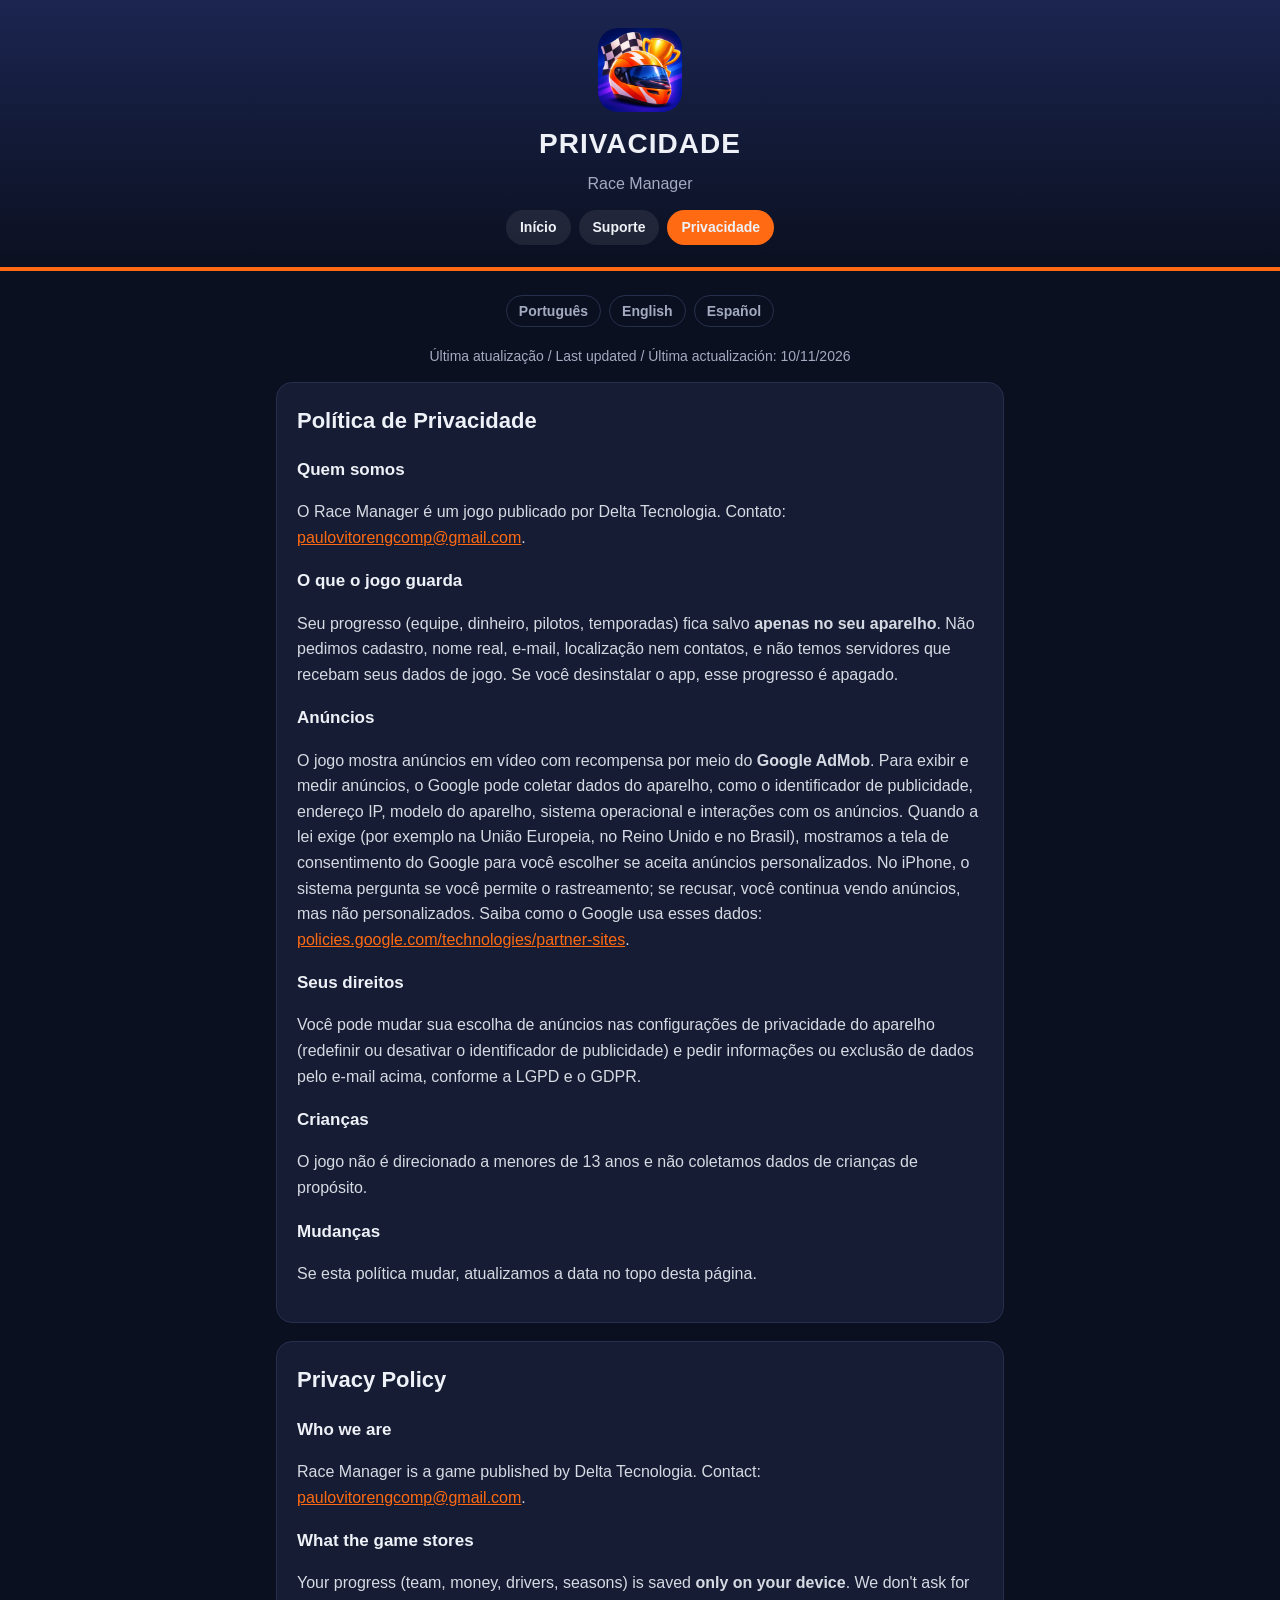
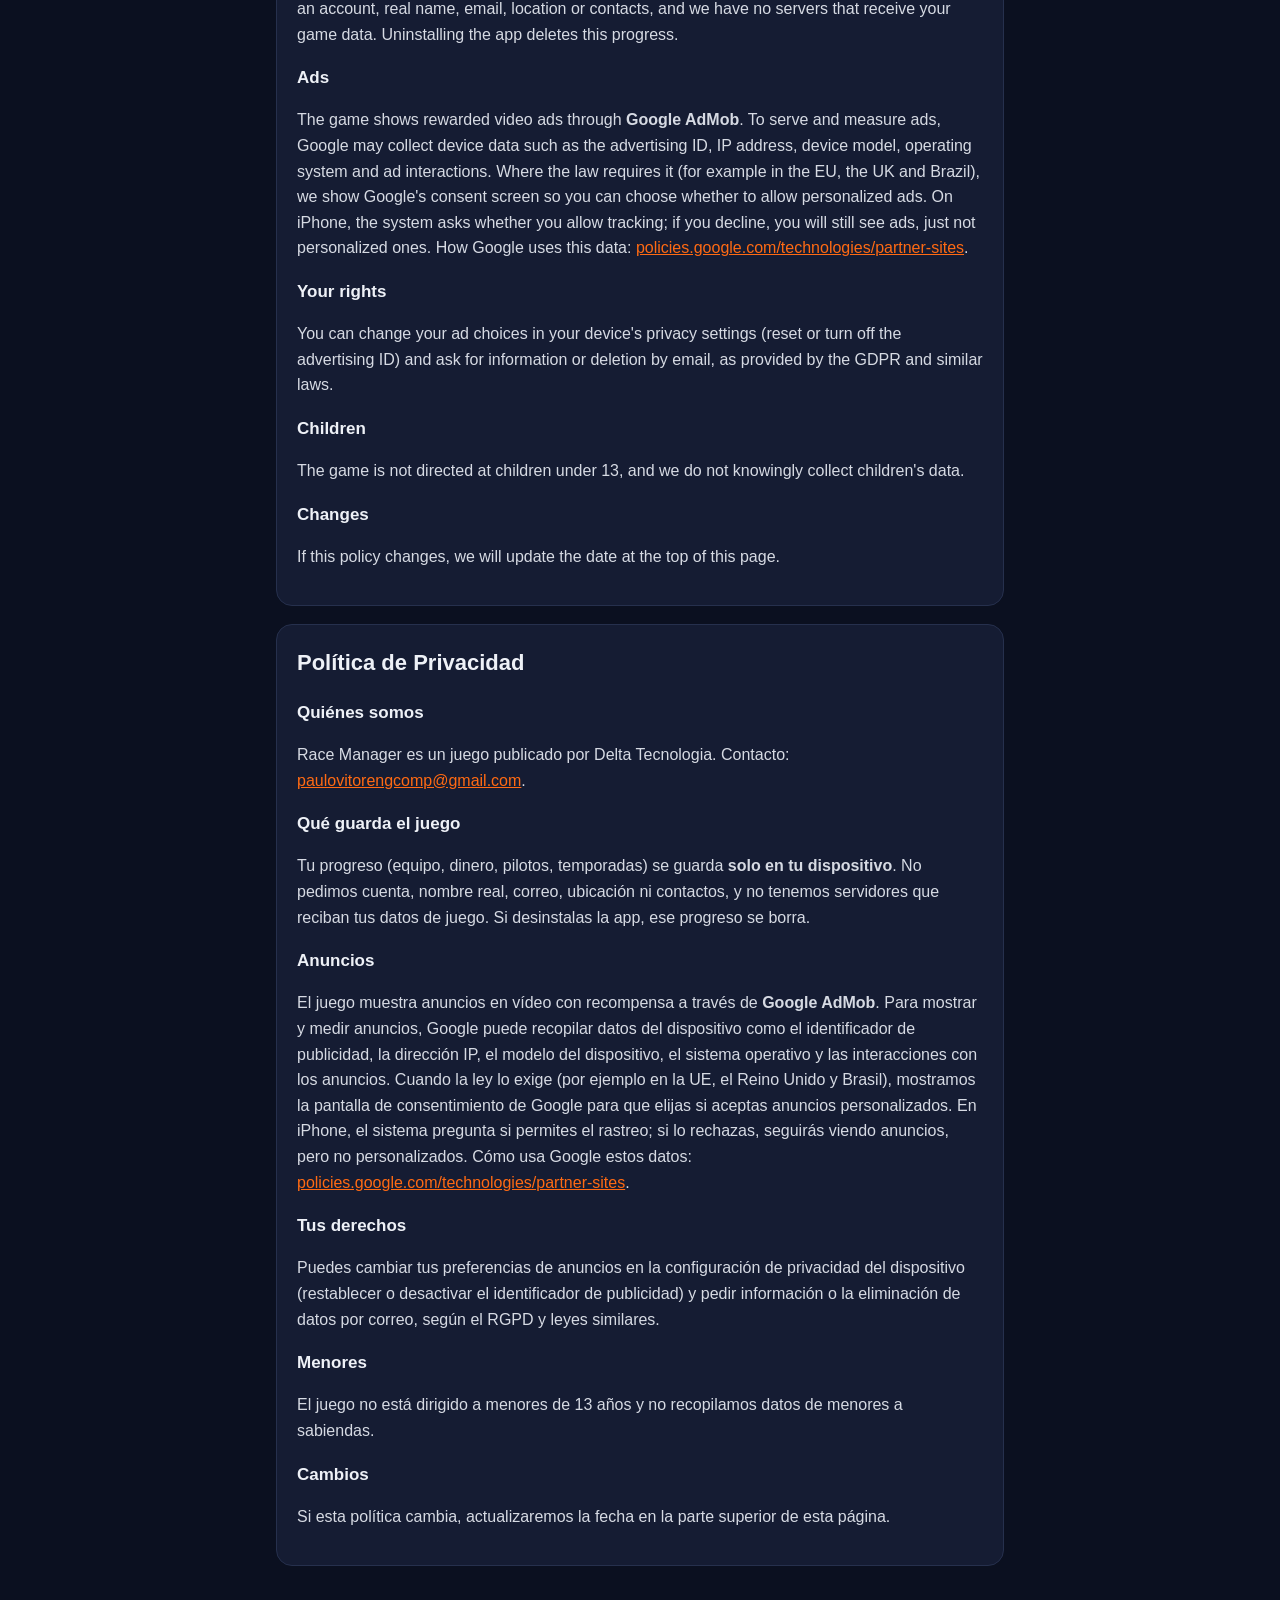
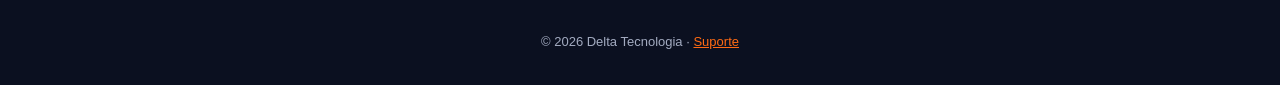
==== privacidade.html @ 1cb144fb "Race Manager support and privacy pages" ====
<!doctype html>
<html lang="pt-BR">
<head>
  <meta charset="utf-8">
  <meta name="viewport" content="width=device-width, initial-scale=1">
  <title>Política de Privacidade · Race Manager</title>
  <meta name="description" content="Política de privacidade do jogo Race Manager.">
  <link rel="icon" href="icon.png">
  <link rel="stylesheet" href="style.css">
</head>
<body>
  <header>
    <img src="icon.png" alt="Race Manager">
    <h1>PRIVACIDADE</h1>
    <p>Race Manager</p>
    <nav>
      <a href="index.html">Início</a>
      <a href="suporte.html">Suporte</a>
      <a class="on" href="privacidade.html">Privacidade</a>
    </nav>
  </header>
  <main>
    <div class="lang"><a href="#pt">Português</a><a href="#en">English</a><a href="#es">Español</a></div>
    <p class="updated">Última atualização / Last updated / Última actualización: 10/11/2026</p>

    <section id="pt">
      <h2>Política de Privacidade</h2>
      <h3>Quem somos</h3>
      <p>O Race Manager é um jogo publicado por Delta Tecnologia. Contato: <a href="mailto:paulovitorengcomp@gmail.com">paulovitorengcomp@gmail.com</a>.</p>
      <h3>O que o jogo guarda</h3>
      <p>Seu progresso (equipe, dinheiro, pilotos, temporadas) fica salvo <strong>apenas no seu aparelho</strong>. Não pedimos cadastro, nome real, e-mail, localização nem contatos, e não temos servidores que recebam seus dados de jogo. Se você desinstalar o app, esse progresso é apagado.</p>
      <h3>Anúncios</h3>
      <p>O jogo mostra anúncios em vídeo com recompensa por meio do <strong>Google AdMob</strong>. Para exibir e medir anúncios, o Google pode coletar dados do aparelho, como o identificador de publicidade, endereço IP, modelo do aparelho, sistema operacional e interações com os anúncios. Quando a lei exige (por exemplo na União Europeia, no Reino Unido e no Brasil), mostramos a tela de consentimento do Google para você escolher se aceita anúncios personalizados. No iPhone, o sistema pergunta se você permite o rastreamento; se recusar, você continua vendo anúncios, mas não personalizados. Saiba como o Google usa esses dados: <a href="https://policies.google.com/technologies/partner-sites">policies.google.com/technologies/partner-sites</a>.</p>
      <h3>Seus direitos</h3>
      <p>Você pode mudar sua escolha de anúncios nas configurações de privacidade do aparelho (redefinir ou desativar o identificador de publicidade) e pedir informações ou exclusão de dados pelo e-mail acima, conforme a LGPD e o GDPR.</p>
      <h3>Crianças</h3>
      <p>O jogo não é direcionado a menores de 13 anos e não coletamos dados de crianças de propósito.</p>
      <h3>Mudanças</h3>
      <p>Se esta política mudar, atualizamos a data no topo desta página.</p>
    </section>

    <section id="en">
      <h2>Privacy Policy</h2>
      <h3>Who we are</h3>
      <p>Race Manager is a game published by Delta Tecnologia. Contact: <a href="mailto:paulovitorengcomp@gmail.com">paulovitorengcomp@gmail.com</a>.</p>
      <h3>What the game stores</h3>
      <p>Your progress (team, money, drivers, seasons) is saved <strong>only on your device</strong>. We don't ask for an account, real name, email, location or contacts, and we have no servers that receive your game data. Uninstalling the app deletes this progress.</p>
      <h3>Ads</h3>
      <p>The game shows rewarded video ads through <strong>Google AdMob</strong>. To serve and measure ads, Google may collect device data such as the advertising ID, IP address, device model, operating system and ad interactions. Where the law requires it (for example in the EU, the UK and Brazil), we show Google's consent screen so you can choose whether to allow personalized ads. On iPhone, the system asks whether you allow tracking; if you decline, you will still see ads, just not personalized ones. How Google uses this data: <a href="https://policies.google.com/technologies/partner-sites">policies.google.com/technologies/partner-sites</a>.</p>
      <h3>Your rights</h3>
      <p>You can change your ad choices in your device's privacy settings (reset or turn off the advertising ID) and ask for information or deletion by email, as provided by the GDPR and similar laws.</p>
      <h3>Children</h3>
      <p>The game is not directed at children under 13, and we do not knowingly collect children's data.</p>
      <h3>Changes</h3>
      <p>If this policy changes, we will update the date at the top of this page.</p>
    </section>

    <section id="es">
      <h2>Política de Privacidad</h2>
      <h3>Quiénes somos</h3>
      <p>Race Manager es un juego publicado por Delta Tecnologia. Contacto: <a href="mailto:paulovitorengcomp@gmail.com">paulovitorengcomp@gmail.com</a>.</p>
      <h3>Qué guarda el juego</h3>
      <p>Tu progreso (equipo, dinero, pilotos, temporadas) se guarda <strong>solo en tu dispositivo</strong>. No pedimos cuenta, nombre real, correo, ubicación ni contactos, y no tenemos servidores que reciban tus datos de juego. Si desinstalas la app, ese progreso se borra.</p>
      <h3>Anuncios</h3>
      <p>El juego muestra anuncios en vídeo con recompensa a través de <strong>Google AdMob</strong>. Para mostrar y medir anuncios, Google puede recopilar datos del dispositivo como el identificador de publicidad, la dirección IP, el modelo del dispositivo, el sistema operativo y las interacciones con los anuncios. Cuando la ley lo exige (por ejemplo en la UE, el Reino Unido y Brasil), mostramos la pantalla de consentimiento de Google para que elijas si aceptas anuncios personalizados. En iPhone, el sistema pregunta si permites el rastreo; si lo rechazas, seguirás viendo anuncios, pero no personalizados. Cómo usa Google estos datos: <a href="https://policies.google.com/technologies/partner-sites">policies.google.com/technologies/partner-sites</a>.</p>
      <h3>Tus derechos</h3>
      <p>Puedes cambiar tus preferencias de anuncios en la configuración de privacidad del dispositivo (restablecer o desactivar el identificador de publicidad) y pedir información o la eliminación de datos por correo, según el RGPD y leyes similares.</p>
      <h3>Menores</h3>
      <p>El juego no está dirigido a menores de 13 años y no recopilamos datos de menores a sabiendas.</p>
      <h3>Cambios</h3>
      <p>Si esta política cambia, actualizaremos la fecha en la parte superior de esta página.</p>
    </section>
  </main>
  <footer>© 2026 Delta Tecnologia · <a href="suporte.html">Suporte</a></footer>
</body>
</html>
---- style.css ----
:root {
  --bg: #0b1020;
  --panel: #151c33;
  --text: #eef1f7;
  --muted: #a3abc0;
  --accent: #ff6a13;
  --red: #e8384f;
  --line: #26304d;
}
* { box-sizing: border-box; }
html { -webkit-text-size-adjust: 100%; }
body {
  margin: 0;
  background: var(--bg);
  color: var(--text);
  font: 16px/1.6 -apple-system, BlinkMacSystemFont, "Segoe UI", Roboto, Arial, sans-serif;
}
a { color: var(--accent); }
header {
  background: linear-gradient(180deg, #1b2550, var(--bg));
  border-bottom: 4px solid var(--accent);
  padding: 28px 16px 22px;
  text-align: center;
}
header img { width: 84px; height: 84px; border-radius: 20px; display: block; margin: 0 auto 10px; }
header h1 { margin: 0; font-size: 28px; letter-spacing: 1px; font-weight: 900; }
header p { margin: 4px 0 0; color: var(--muted); }
nav { display: flex; justify-content: center; gap: 8px; flex-wrap: wrap; margin-top: 14px; }
nav a {
  color: var(--text);
  text-decoration: none;
  background: rgba(255, 255, 255, 0.08);
  border-radius: 999px;
  padding: 6px 14px;
  font-weight: 700;
  font-size: 14px;
}
nav a.on { background: var(--accent); }
main { max-width: 760px; margin: 0 auto; padding: 24px 16px 48px; }
section { background: var(--panel); border: 1px solid var(--line); border-radius: 16px; padding: 20px; margin-bottom: 18px; }
h2 { margin-top: 0; font-size: 22px; }
h3 { margin-bottom: 4px; font-size: 17px; }
p, li { color: #d6dae3; }
.lang { display: flex; gap: 8px; justify-content: center; margin: 0 0 18px; flex-wrap: wrap; }
.lang a { font-size: 14px; font-weight: 700; text-decoration: none; padding: 4px 12px; border-radius: 999px; border: 1px solid var(--line); color: var(--muted); }
.updated { color: var(--muted); font-size: 14px; text-align: center; }
.cta { display: inline-block; background: var(--red); color: #fff; text-decoration: none; font-weight: 800; padding: 10px 18px; border-radius: 12px; }
footer { text-align: center; color: var(--muted); font-size: 13px; padding: 0 16px 32px; }
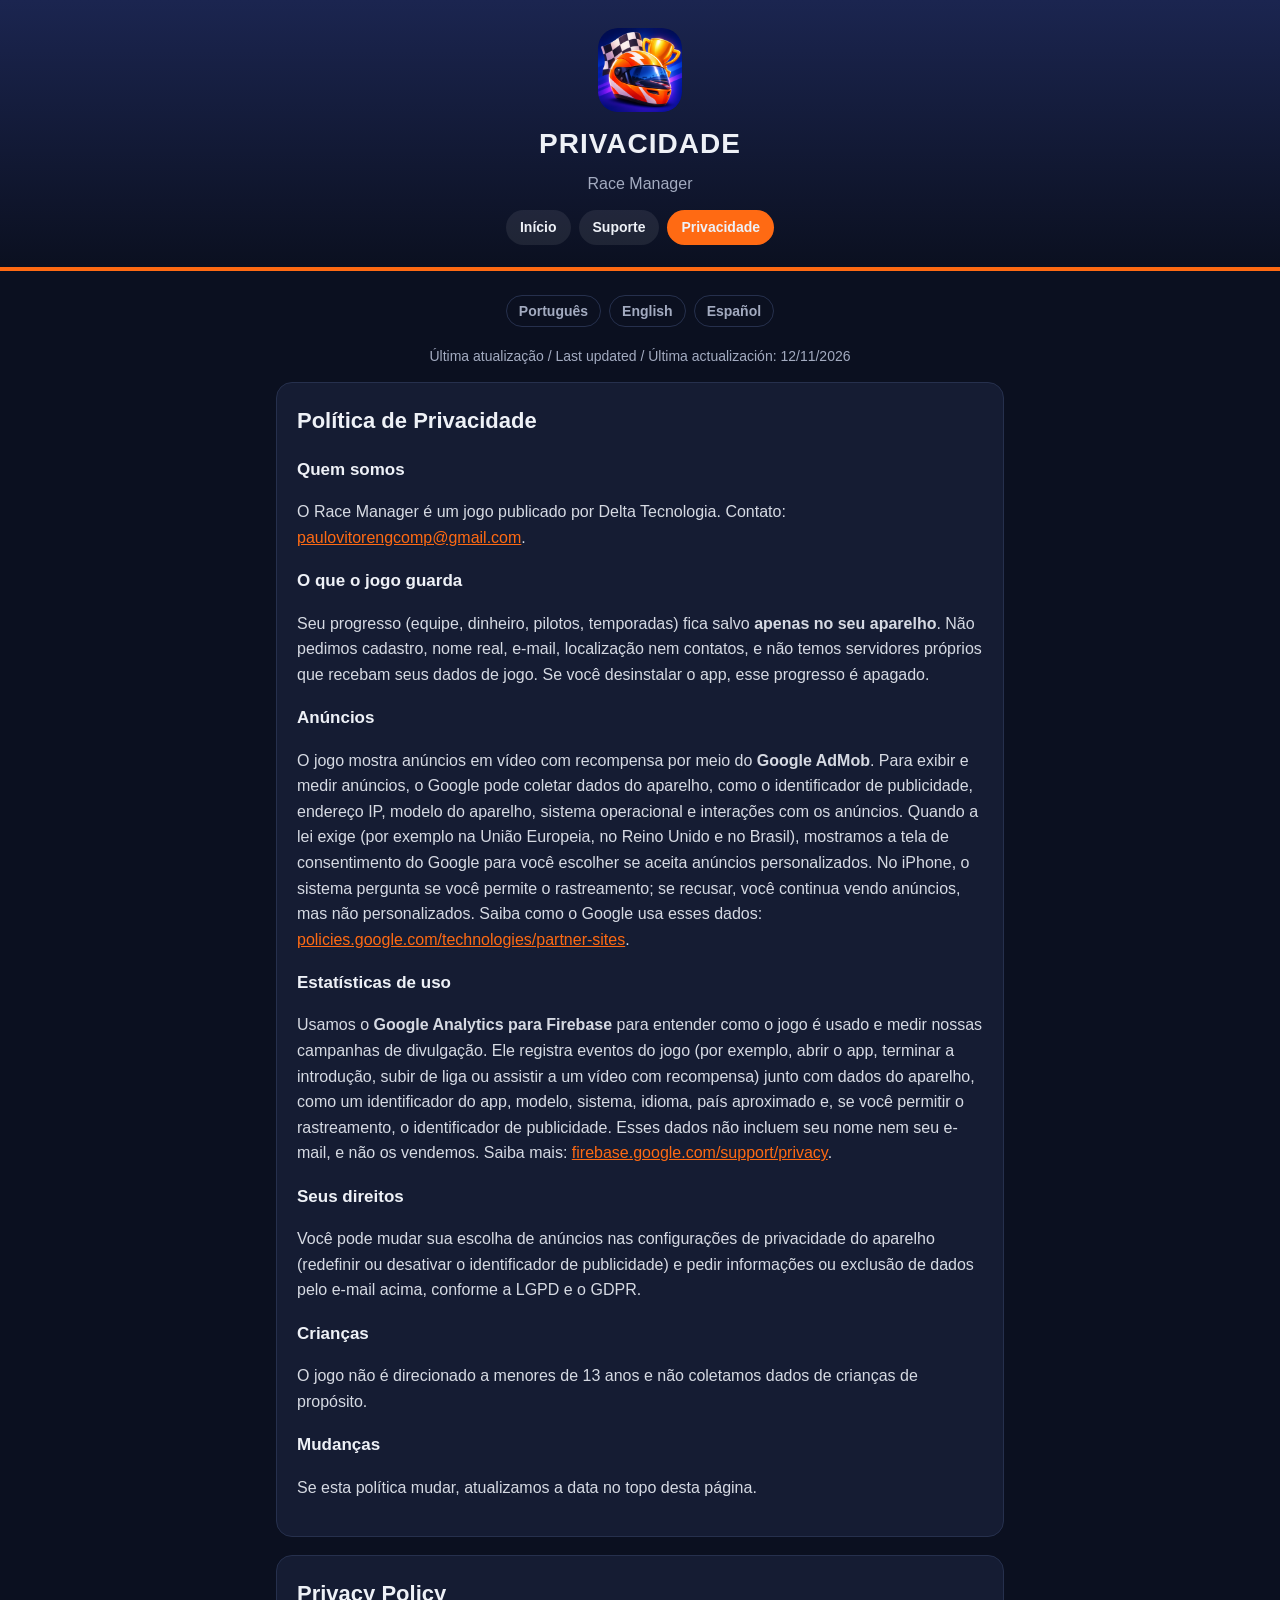
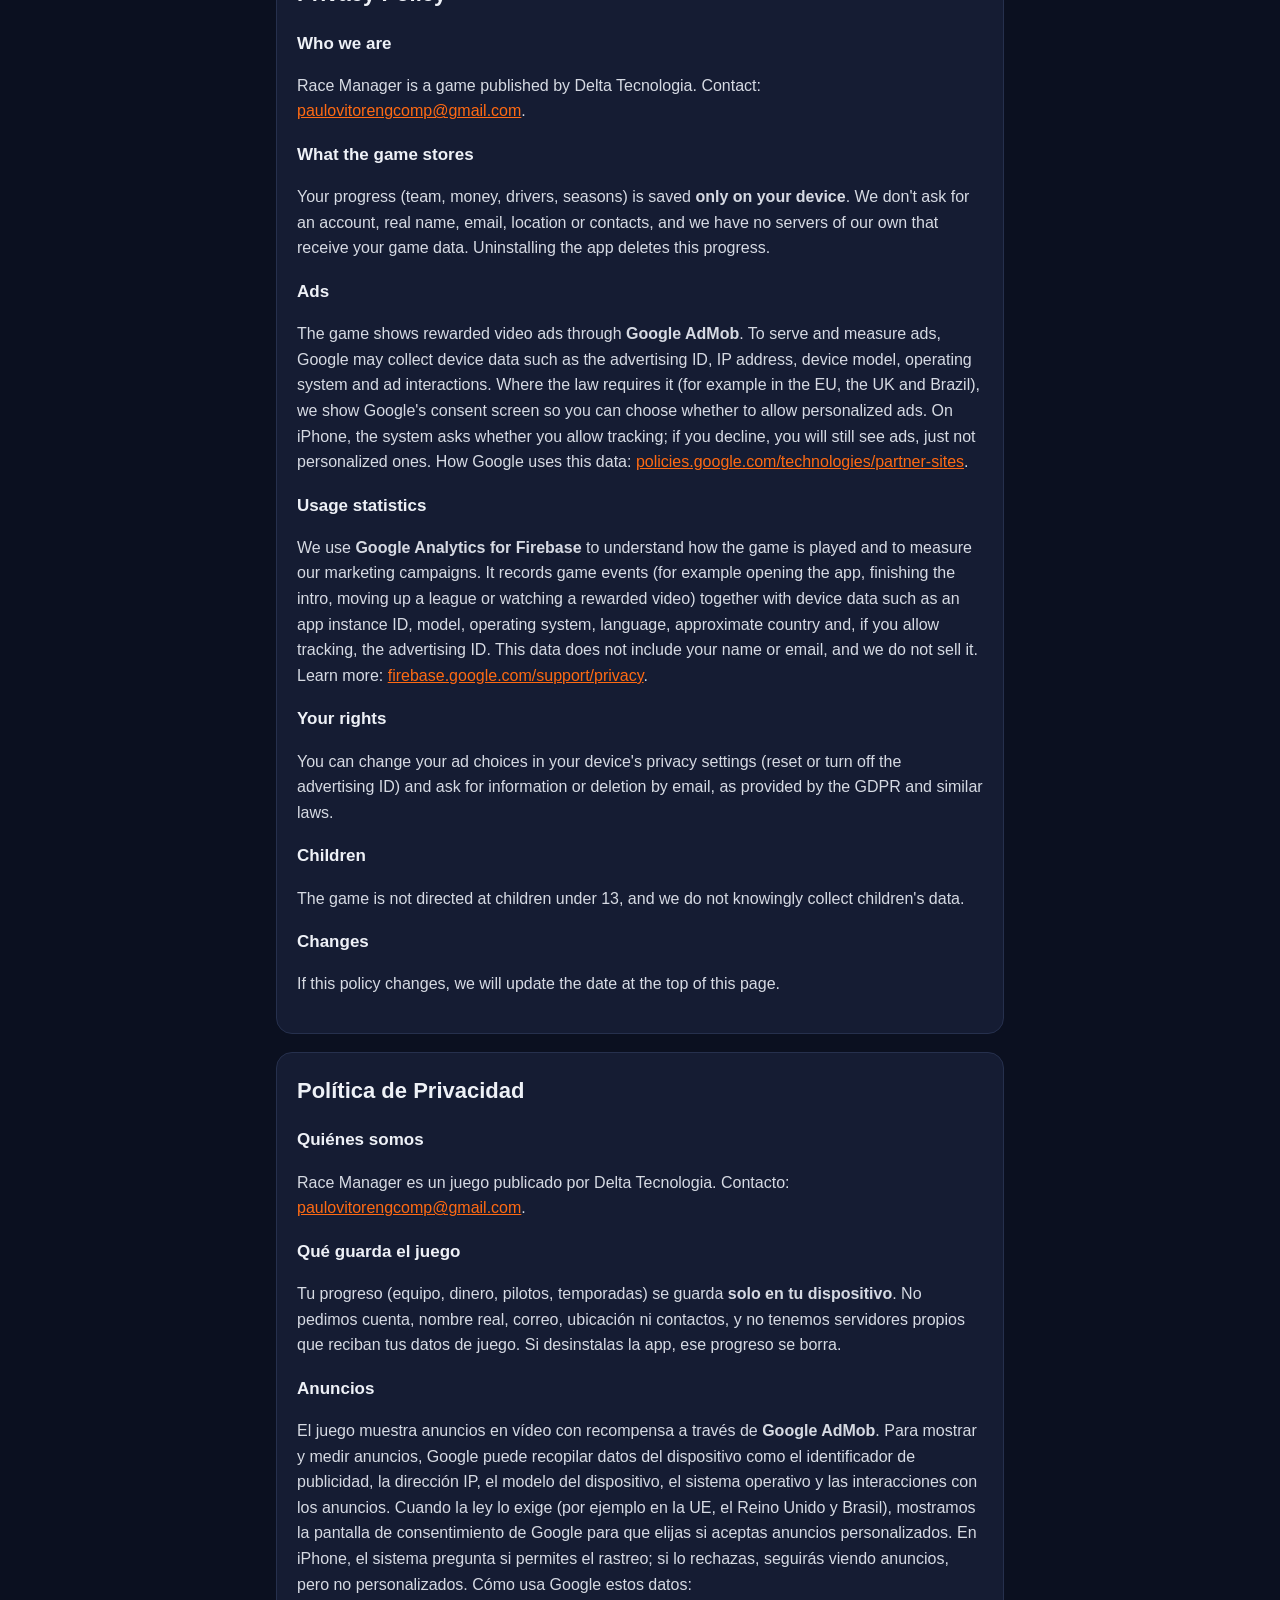
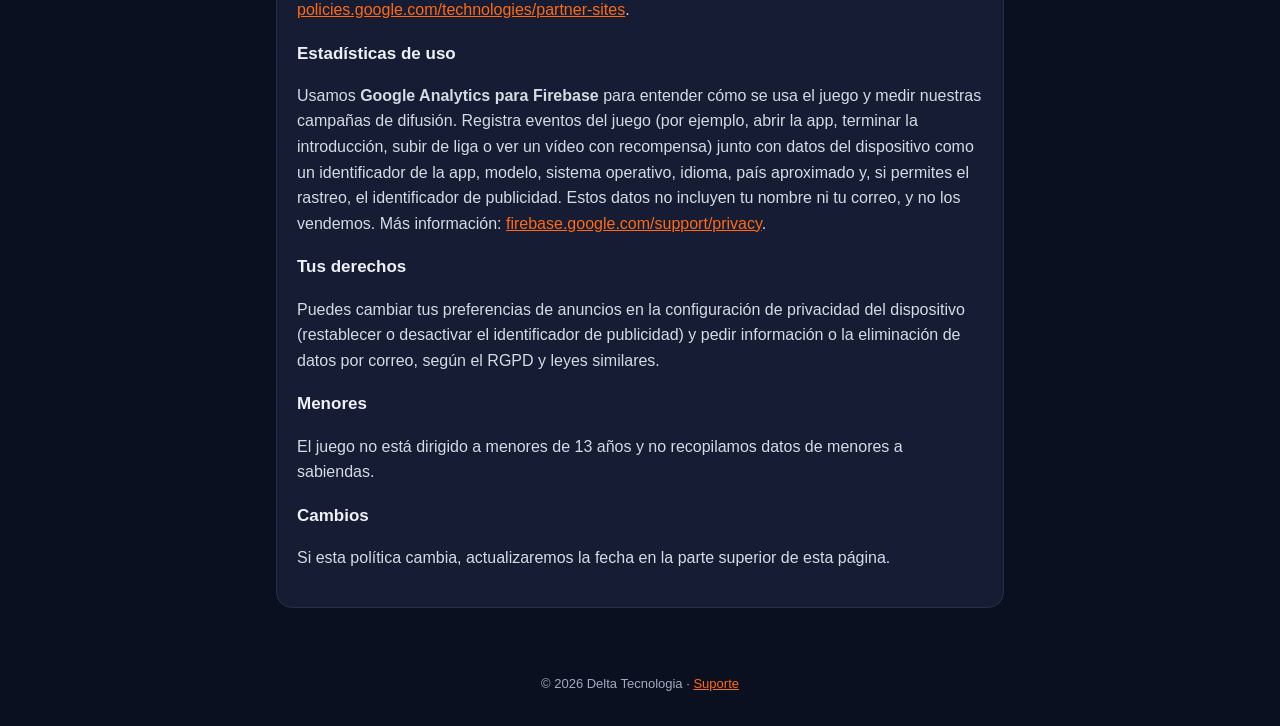
==== commit 0f61d396: "Privacy policy: Google Analytics for Firebase usage statistics" ====
--- a/privacidade.html
+++ b/privacidade.html
@@ -21,16 +21,18 @@
   </header>
   <main>
     <div class="lang"><a href="#pt">Português</a><a href="#en">English</a><a href="#es">Español</a></div>
-    <p class="updated">Última atualização / Last updated / Última actualización: 10/11/2026</p>
+    <p class="updated">Última atualização / Last updated / Última actualización: 12/11/2026</p>
 
     <section id="pt">
       <h2>Política de Privacidade</h2>
       <h3>Quem somos</h3>
       <p>O Race Manager é um jogo publicado por Delta Tecnologia. Contato: <a href="mailto:paulovitorengcomp@gmail.com">paulovitorengcomp@gmail.com</a>.</p>
       <h3>O que o jogo guarda</h3>
-      <p>Seu progresso (equipe, dinheiro, pilotos, temporadas) fica salvo <strong>apenas no seu aparelho</strong>. Não pedimos cadastro, nome real, e-mail, localização nem contatos, e não temos servidores que recebam seus dados de jogo. Se você desinstalar o app, esse progresso é apagado.</p>
+      <p>Seu progresso (equipe, dinheiro, pilotos, temporadas) fica salvo <strong>apenas no seu aparelho</strong>. Não pedimos cadastro, nome real, e-mail, localização nem contatos, e não temos servidores próprios que recebam seus dados de jogo. Se você desinstalar o app, esse progresso é apagado.</p>
       <h3>Anúncios</h3>
       <p>O jogo mostra anúncios em vídeo com recompensa por meio do <strong>Google AdMob</strong>. Para exibir e medir anúncios, o Google pode coletar dados do aparelho, como o identificador de publicidade, endereço IP, modelo do aparelho, sistema operacional e interações com os anúncios. Quando a lei exige (por exemplo na União Europeia, no Reino Unido e no Brasil), mostramos a tela de consentimento do Google para você escolher se aceita anúncios personalizados. No iPhone, o sistema pergunta se você permite o rastreamento; se recusar, você continua vendo anúncios, mas não personalizados. Saiba como o Google usa esses dados: <a href="https://policies.google.com/technologies/partner-sites">policies.google.com/technologies/partner-sites</a>.</p>
+      <h3>Estatísticas de uso</h3>
+      <p>Usamos o <strong>Google Analytics para Firebase</strong> para entender como o jogo é usado e medir nossas campanhas de divulgação. Ele registra eventos do jogo (por exemplo, abrir o app, terminar a introdução, subir de liga ou assistir a um vídeo com recompensa) junto com dados do aparelho, como um identificador do app, modelo, sistema, idioma, país aproximado e, se você permitir o rastreamento, o identificador de publicidade. Esses dados não incluem seu nome nem seu e-mail, e não os vendemos. Saiba mais: <a href="https://firebase.google.com/support/privacy">firebase.google.com/support/privacy</a>.</p>
       <h3>Seus direitos</h3>
       <p>Você pode mudar sua escolha de anúncios nas configurações de privacidade do aparelho (redefinir ou desativar o identificador de publicidade) e pedir informações ou exclusão de dados pelo e-mail acima, conforme a LGPD e o GDPR.</p>
       <h3>Crianças</h3>
@@ -44,9 +46,11 @@
       <h3>Who we are</h3>
       <p>Race Manager is a game published by Delta Tecnologia. Contact: <a href="mailto:paulovitorengcomp@gmail.com">paulovitorengcomp@gmail.com</a>.</p>
       <h3>What the game stores</h3>
-      <p>Your progress (team, money, drivers, seasons) is saved <strong>only on your device</strong>. We don't ask for an account, real name, email, location or contacts, and we have no servers that receive your game data. Uninstalling the app deletes this progress.</p>
+      <p>Your progress (team, money, drivers, seasons) is saved <strong>only on your device</strong>. We don't ask for an account, real name, email, location or contacts, and we have no servers of our own that receive your game data. Uninstalling the app deletes this progress.</p>
       <h3>Ads</h3>
       <p>The game shows rewarded video ads through <strong>Google AdMob</strong>. To serve and measure ads, Google may collect device data such as the advertising ID, IP address, device model, operating system and ad interactions. Where the law requires it (for example in the EU, the UK and Brazil), we show Google's consent screen so you can choose whether to allow personalized ads. On iPhone, the system asks whether you allow tracking; if you decline, you will still see ads, just not personalized ones. How Google uses this data: <a href="https://policies.google.com/technologies/partner-sites">policies.google.com/technologies/partner-sites</a>.</p>
+      <h3>Usage statistics</h3>
+      <p>We use <strong>Google Analytics for Firebase</strong> to understand how the game is played and to measure our marketing campaigns. It records game events (for example opening the app, finishing the intro, moving up a league or watching a rewarded video) together with device data such as an app instance ID, model, operating system, language, approximate country and, if you allow tracking, the advertising ID. This data does not include your name or email, and we do not sell it. Learn more: <a href="https://firebase.google.com/support/privacy">firebase.google.com/support/privacy</a>.</p>
       <h3>Your rights</h3>
       <p>You can change your ad choices in your device's privacy settings (reset or turn off the advertising ID) and ask for information or deletion by email, as provided by the GDPR and similar laws.</p>
       <h3>Children</h3>
@@ -60,9 +64,11 @@
       <h3>Quiénes somos</h3>
       <p>Race Manager es un juego publicado por Delta Tecnologia. Contacto: <a href="mailto:paulovitorengcomp@gmail.com">paulovitorengcomp@gmail.com</a>.</p>
       <h3>Qué guarda el juego</h3>
-      <p>Tu progreso (equipo, dinero, pilotos, temporadas) se guarda <strong>solo en tu dispositivo</strong>. No pedimos cuenta, nombre real, correo, ubicación ni contactos, y no tenemos servidores que reciban tus datos de juego. Si desinstalas la app, ese progreso se borra.</p>
+      <p>Tu progreso (equipo, dinero, pilotos, temporadas) se guarda <strong>solo en tu dispositivo</strong>. No pedimos cuenta, nombre real, correo, ubicación ni contactos, y no tenemos servidores propios que reciban tus datos de juego. Si desinstalas la app, ese progreso se borra.</p>
       <h3>Anuncios</h3>
       <p>El juego muestra anuncios en vídeo con recompensa a través de <strong>Google AdMob</strong>. Para mostrar y medir anuncios, Google puede recopilar datos del dispositivo como el identificador de publicidad, la dirección IP, el modelo del dispositivo, el sistema operativo y las interacciones con los anuncios. Cuando la ley lo exige (por ejemplo en la UE, el Reino Unido y Brasil), mostramos la pantalla de consentimiento de Google para que elijas si aceptas anuncios personalizados. En iPhone, el sistema pregunta si permites el rastreo; si lo rechazas, seguirás viendo anuncios, pero no personalizados. Cómo usa Google estos datos: <a href="https://policies.google.com/technologies/partner-sites">policies.google.com/technologies/partner-sites</a>.</p>
+      <h3>Estadísticas de uso</h3>
+      <p>Usamos <strong>Google Analytics para Firebase</strong> para entender cómo se usa el juego y medir nuestras campañas de difusión. Registra eventos del juego (por ejemplo, abrir la app, terminar la introducción, subir de liga o ver un vídeo con recompensa) junto con datos del dispositivo como un identificador de la app, modelo, sistema operativo, idioma, país aproximado y, si permites el rastreo, el identificador de publicidad. Estos datos no incluyen tu nombre ni tu correo, y no los vendemos. Más información: <a href="https://firebase.google.com/support/privacy">firebase.google.com/support/privacy</a>.</p>
       <h3>Tus derechos</h3>
       <p>Puedes cambiar tus preferencias de anuncios en la configuración de privacidad del dispositivo (restablecer o desactivar el identificador de publicidad) y pedir información o la eliminación de datos por correo, según el RGPD y leyes similares.</p>
       <h3>Menores</h3>
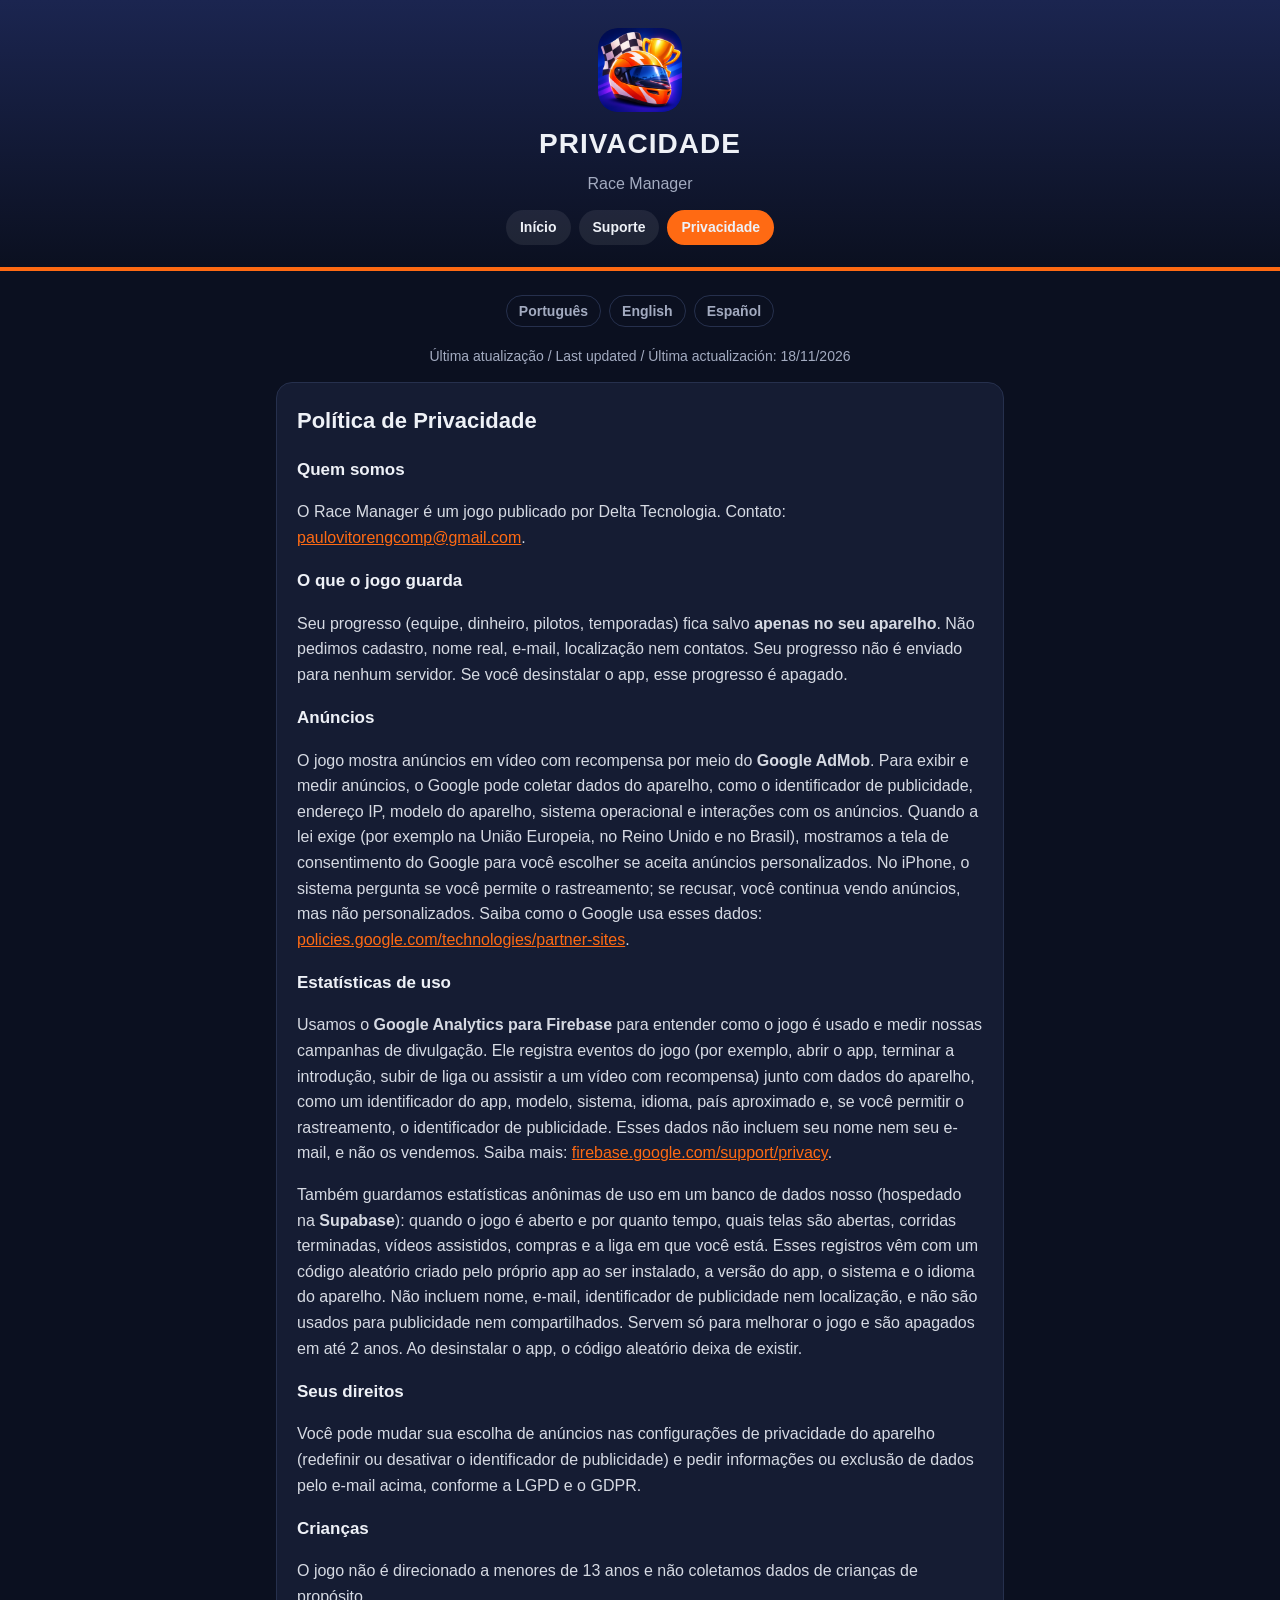
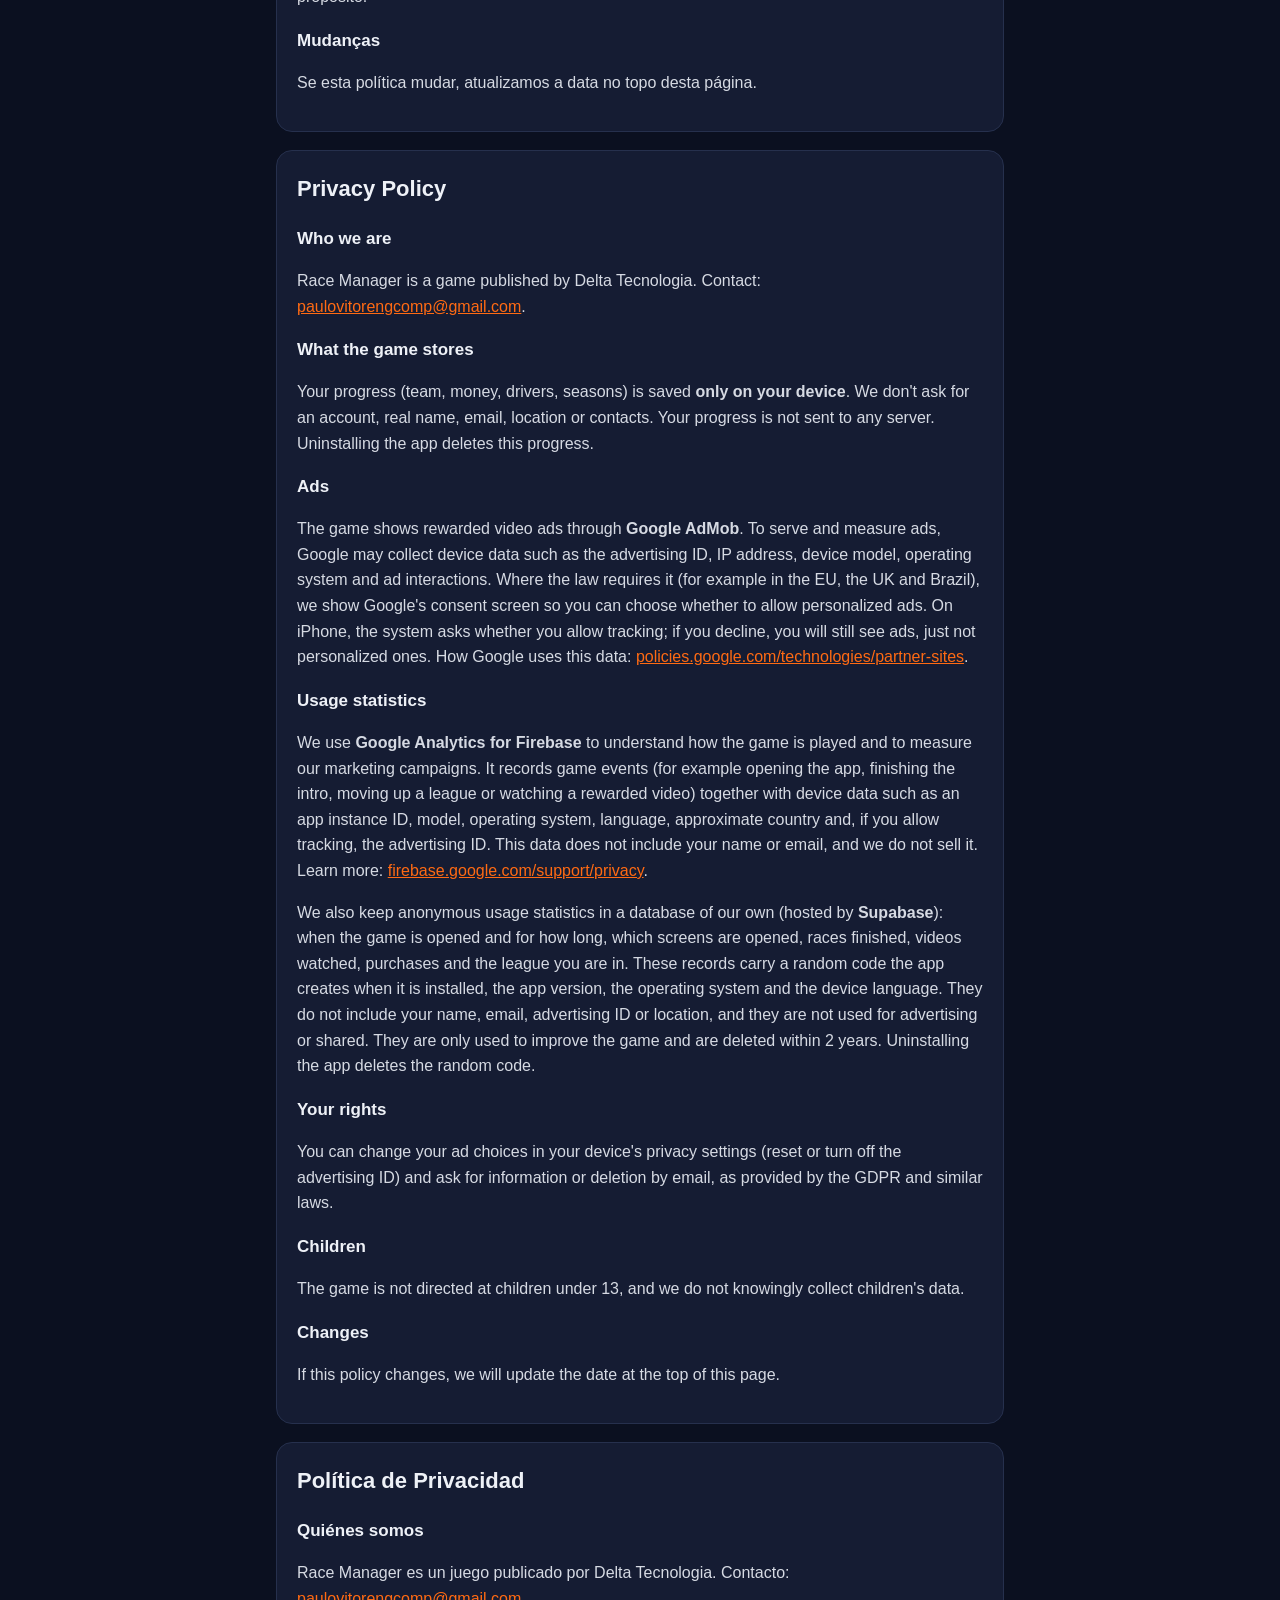
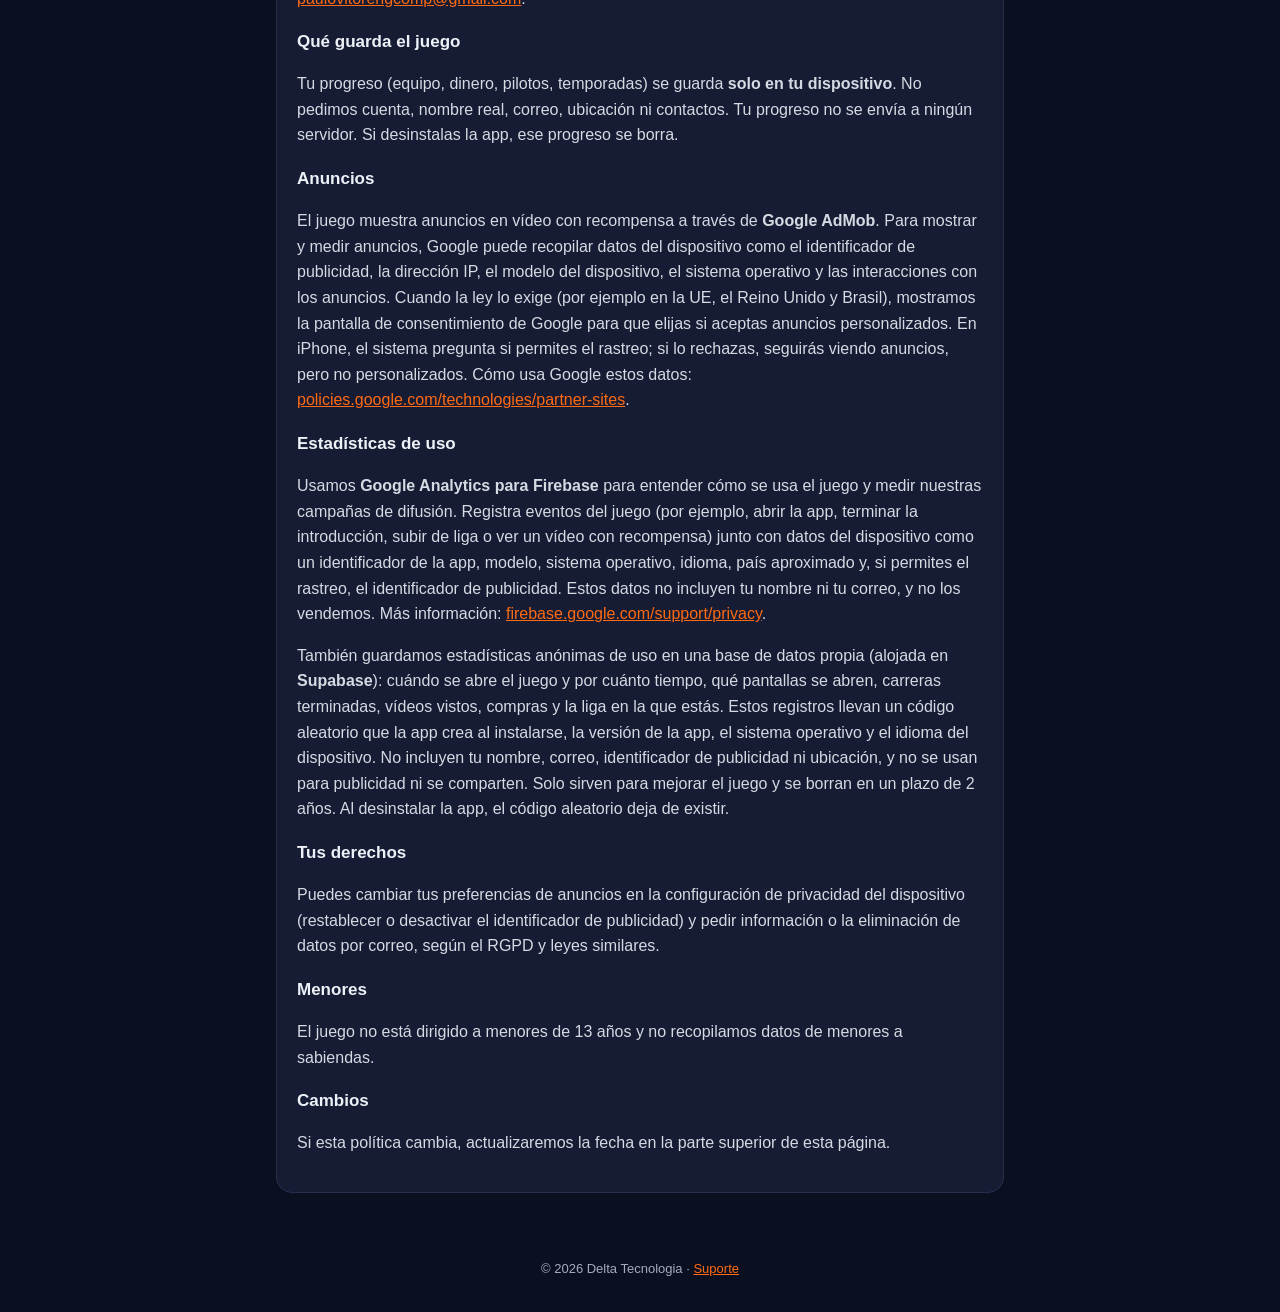
==== commit 3e76e130: "Privacy policy: anonymous usage statistics in our own database (Supabase) Co-Authored-By: Claude Opu" ====
--- a/privacidade.html
+++ b/privacidade.html
@@ -21,18 +21,19 @@
   </header>
   <main>
     <div class="lang"><a href="#pt">Português</a><a href="#en">English</a><a href="#es">Español</a></div>
-    <p class="updated">Última atualização / Last updated / Última actualización: 12/11/2026</p>
+    <p class="updated">Última atualização / Last updated / Última actualización: 18/11/2026</p>
 
     <section id="pt">
       <h2>Política de Privacidade</h2>
       <h3>Quem somos</h3>
       <p>O Race Manager é um jogo publicado por Delta Tecnologia. Contato: <a href="mailto:paulovitorengcomp@gmail.com">paulovitorengcomp@gmail.com</a>.</p>
       <h3>O que o jogo guarda</h3>
-      <p>Seu progresso (equipe, dinheiro, pilotos, temporadas) fica salvo <strong>apenas no seu aparelho</strong>. Não pedimos cadastro, nome real, e-mail, localização nem contatos, e não temos servidores próprios que recebam seus dados de jogo. Se você desinstalar o app, esse progresso é apagado.</p>
+      <p>Seu progresso (equipe, dinheiro, pilotos, temporadas) fica salvo <strong>apenas no seu aparelho</strong>. Não pedimos cadastro, nome real, e-mail, localização nem contatos. Seu progresso não é enviado para nenhum servidor. Se você desinstalar o app, esse progresso é apagado.</p>
       <h3>Anúncios</h3>
       <p>O jogo mostra anúncios em vídeo com recompensa por meio do <strong>Google AdMob</strong>. Para exibir e medir anúncios, o Google pode coletar dados do aparelho, como o identificador de publicidade, endereço IP, modelo do aparelho, sistema operacional e interações com os anúncios. Quando a lei exige (por exemplo na União Europeia, no Reino Unido e no Brasil), mostramos a tela de consentimento do Google para você escolher se aceita anúncios personalizados. No iPhone, o sistema pergunta se você permite o rastreamento; se recusar, você continua vendo anúncios, mas não personalizados. Saiba como o Google usa esses dados: <a href="https://policies.google.com/technologies/partner-sites">policies.google.com/technologies/partner-sites</a>.</p>
       <h3>Estatísticas de uso</h3>
       <p>Usamos o <strong>Google Analytics para Firebase</strong> para entender como o jogo é usado e medir nossas campanhas de divulgação. Ele registra eventos do jogo (por exemplo, abrir o app, terminar a introdução, subir de liga ou assistir a um vídeo com recompensa) junto com dados do aparelho, como um identificador do app, modelo, sistema, idioma, país aproximado e, se você permitir o rastreamento, o identificador de publicidade. Esses dados não incluem seu nome nem seu e-mail, e não os vendemos. Saiba mais: <a href="https://firebase.google.com/support/privacy">firebase.google.com/support/privacy</a>.</p>
+      <p>Também guardamos estatísticas anônimas de uso em um banco de dados nosso (hospedado na <strong>Supabase</strong>): quando o jogo é aberto e por quanto tempo, quais telas são abertas, corridas terminadas, vídeos assistidos, compras e a liga em que você está. Esses registros vêm com um código aleatório criado pelo próprio app ao ser instalado, a versão do app, o sistema e o idioma do aparelho. Não incluem nome, e-mail, identificador de publicidade nem localização, e não são usados para publicidade nem compartilhados. Servem só para melhorar o jogo e são apagados em até 2 anos. Ao desinstalar o app, o código aleatório deixa de existir.</p>
       <h3>Seus direitos</h3>
       <p>Você pode mudar sua escolha de anúncios nas configurações de privacidade do aparelho (redefinir ou desativar o identificador de publicidade) e pedir informações ou exclusão de dados pelo e-mail acima, conforme a LGPD e o GDPR.</p>
       <h3>Crianças</h3>
@@ -46,11 +47,12 @@
       <h3>Who we are</h3>
       <p>Race Manager is a game published by Delta Tecnologia. Contact: <a href="mailto:paulovitorengcomp@gmail.com">paulovitorengcomp@gmail.com</a>.</p>
       <h3>What the game stores</h3>
-      <p>Your progress (team, money, drivers, seasons) is saved <strong>only on your device</strong>. We don't ask for an account, real name, email, location or contacts, and we have no servers of our own that receive your game data. Uninstalling the app deletes this progress.</p>
+      <p>Your progress (team, money, drivers, seasons) is saved <strong>only on your device</strong>. We don't ask for an account, real name, email, location or contacts. Your progress is not sent to any server. Uninstalling the app deletes this progress.</p>
       <h3>Ads</h3>
       <p>The game shows rewarded video ads through <strong>Google AdMob</strong>. To serve and measure ads, Google may collect device data such as the advertising ID, IP address, device model, operating system and ad interactions. Where the law requires it (for example in the EU, the UK and Brazil), we show Google's consent screen so you can choose whether to allow personalized ads. On iPhone, the system asks whether you allow tracking; if you decline, you will still see ads, just not personalized ones. How Google uses this data: <a href="https://policies.google.com/technologies/partner-sites">policies.google.com/technologies/partner-sites</a>.</p>
       <h3>Usage statistics</h3>
       <p>We use <strong>Google Analytics for Firebase</strong> to understand how the game is played and to measure our marketing campaigns. It records game events (for example opening the app, finishing the intro, moving up a league or watching a rewarded video) together with device data such as an app instance ID, model, operating system, language, approximate country and, if you allow tracking, the advertising ID. This data does not include your name or email, and we do not sell it. Learn more: <a href="https://firebase.google.com/support/privacy">firebase.google.com/support/privacy</a>.</p>
+      <p>We also keep anonymous usage statistics in a database of our own (hosted by <strong>Supabase</strong>): when the game is opened and for how long, which screens are opened, races finished, videos watched, purchases and the league you are in. These records carry a random code the app creates when it is installed, the app version, the operating system and the device language. They do not include your name, email, advertising ID or location, and they are not used for advertising or shared. They are only used to improve the game and are deleted within 2 years. Uninstalling the app deletes the random code.</p>
       <h3>Your rights</h3>
       <p>You can change your ad choices in your device's privacy settings (reset or turn off the advertising ID) and ask for information or deletion by email, as provided by the GDPR and similar laws.</p>
       <h3>Children</h3>
@@ -64,11 +66,12 @@
       <h3>Quiénes somos</h3>
       <p>Race Manager es un juego publicado por Delta Tecnologia. Contacto: <a href="mailto:paulovitorengcomp@gmail.com">paulovitorengcomp@gmail.com</a>.</p>
       <h3>Qué guarda el juego</h3>
-      <p>Tu progreso (equipo, dinero, pilotos, temporadas) se guarda <strong>solo en tu dispositivo</strong>. No pedimos cuenta, nombre real, correo, ubicación ni contactos, y no tenemos servidores propios que reciban tus datos de juego. Si desinstalas la app, ese progreso se borra.</p>
+      <p>Tu progreso (equipo, dinero, pilotos, temporadas) se guarda <strong>solo en tu dispositivo</strong>. No pedimos cuenta, nombre real, correo, ubicación ni contactos. Tu progreso no se envía a ningún servidor. Si desinstalas la app, ese progreso se borra.</p>
       <h3>Anuncios</h3>
       <p>El juego muestra anuncios en vídeo con recompensa a través de <strong>Google AdMob</strong>. Para mostrar y medir anuncios, Google puede recopilar datos del dispositivo como el identificador de publicidad, la dirección IP, el modelo del dispositivo, el sistema operativo y las interacciones con los anuncios. Cuando la ley lo exige (por ejemplo en la UE, el Reino Unido y Brasil), mostramos la pantalla de consentimiento de Google para que elijas si aceptas anuncios personalizados. En iPhone, el sistema pregunta si permites el rastreo; si lo rechazas, seguirás viendo anuncios, pero no personalizados. Cómo usa Google estos datos: <a href="https://policies.google.com/technologies/partner-sites">policies.google.com/technologies/partner-sites</a>.</p>
       <h3>Estadísticas de uso</h3>
       <p>Usamos <strong>Google Analytics para Firebase</strong> para entender cómo se usa el juego y medir nuestras campañas de difusión. Registra eventos del juego (por ejemplo, abrir la app, terminar la introducción, subir de liga o ver un vídeo con recompensa) junto con datos del dispositivo como un identificador de la app, modelo, sistema operativo, idioma, país aproximado y, si permites el rastreo, el identificador de publicidad. Estos datos no incluyen tu nombre ni tu correo, y no los vendemos. Más información: <a href="https://firebase.google.com/support/privacy">firebase.google.com/support/privacy</a>.</p>
+      <p>También guardamos estadísticas anónimas de uso en una base de datos propia (alojada en <strong>Supabase</strong>): cuándo se abre el juego y por cuánto tiempo, qué pantallas se abren, carreras terminadas, vídeos vistos, compras y la liga en la que estás. Estos registros llevan un código aleatorio que la app crea al instalarse, la versión de la app, el sistema operativo y el idioma del dispositivo. No incluyen tu nombre, correo, identificador de publicidad ni ubicación, y no se usan para publicidad ni se comparten. Solo sirven para mejorar el juego y se borran en un plazo de 2 años. Al desinstalar la app, el código aleatorio deja de existir.</p>
       <h3>Tus derechos</h3>
       <p>Puedes cambiar tus preferencias de anuncios en la configuración de privacidad del dispositivo (restablecer o desactivar el identificador de publicidad) y pedir información o la eliminación de datos por correo, según el RGPD y leyes similares.</p>
       <h3>Menores</h3>
